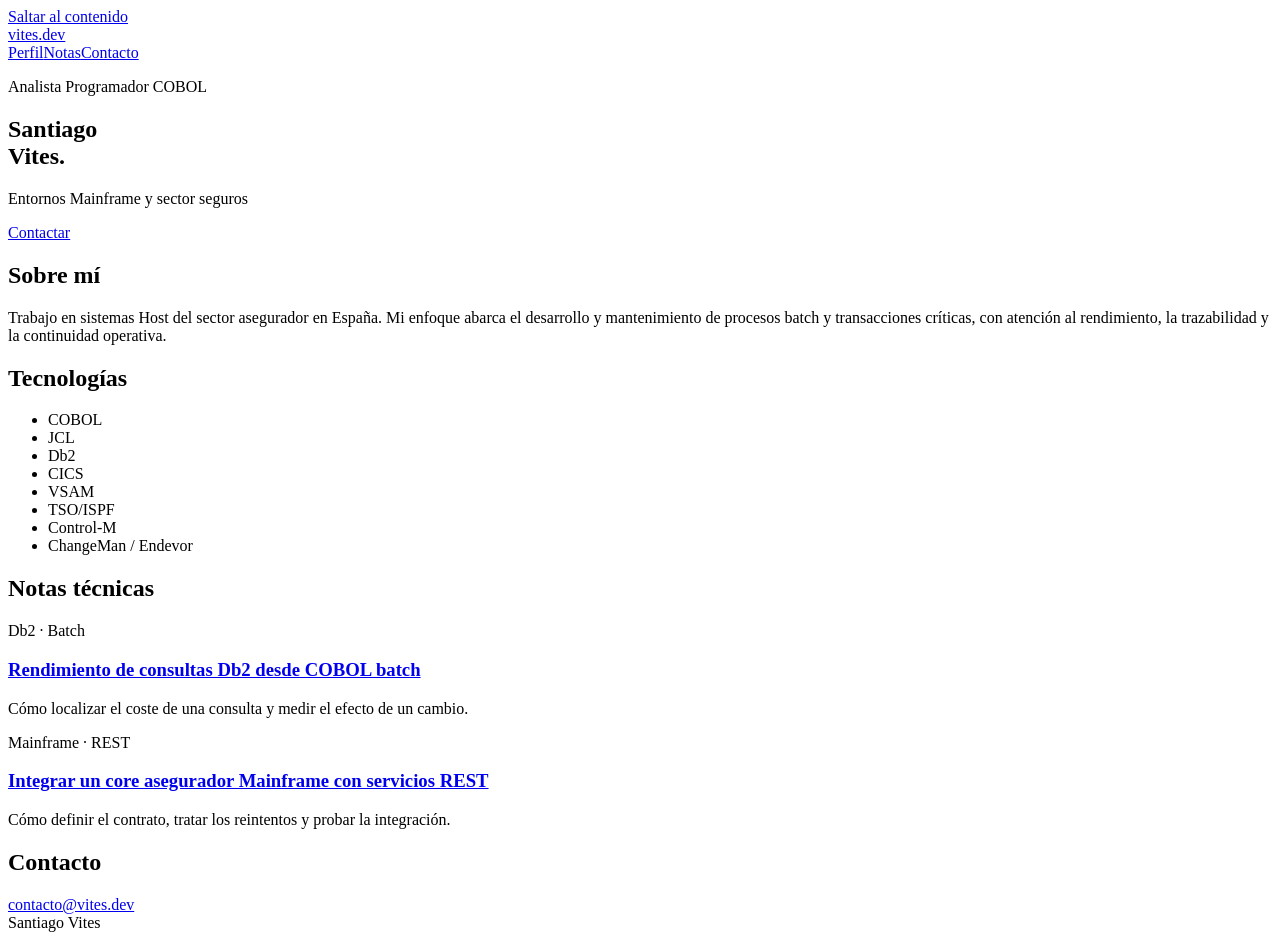
==== index.html @ 975fc9d6 "Añadir la portada profesional" ====
<!doctype html>
<html lang="es">
<meta charset="utf-8">
<meta name="viewport" content="width=device-width, initial-scale=1">
<title>Santiago Vites · Analista Programador COBOL y Mainframe</title>
<meta name="description" content="Santiago Vites, analista programador COBOL en entornos Mainframe y sector seguros. Sistemas Host, procesos batch y notas técnicas.">
<link rel="canonical" href="https://vites.dev/">
<link rel="stylesheet" href="estilos.css">
<body>
<a class="skip" href="#contenido">Saltar al contenido</a>
<header><a class="marca" href="./">vites.dev</a><nav aria-label="Principal"><a href="#sobre-mi">Perfil</a><a href="#notas">Notas</a><a href="#contacto">Contacto</a></nav></header>
<main id="contenido">
<section class="hero" aria-labelledby="nombre">
<p class="acento">Analista Programador COBOL</p>
<h1 id="nombre">Santiago<br>Vites<span>.</span></h1>
<p class="subtitulo">Entornos Mainframe y sector seguros</p>
<a class="boton" href="#contacto">Contactar</a>
</section>
<section class="bloque perfil" id="sobre-mi">
<div><h2>Sobre mí</h2><p>Trabajo en sistemas Host del sector asegurador en España. Mi enfoque abarca el desarrollo y mantenimiento de procesos batch y transacciones críticas, con atención al rendimiento, la trazabilidad y la continuidad operativa.</p></div>
<div><h2>Tecnologías</h2><ul class="stack"><li>COBOL</li><li>JCL</li><li>Db2</li><li>CICS</li><li>VSAM</li><li>TSO/ISPF</li><li>Control-M</li><li>ChangeMan / Endevor</li></ul></div>
</section>
<section class="bloque" id="notas">
<h2>Notas técnicas</h2>
<div class="notas">
<article><p class="acento">Db2 · Batch</p><h3><a href="notas/db2-batch.html">Rendimiento de consultas Db2 desde COBOL batch</a></h3><p>Cómo localizar el coste de una consulta y medir el efecto de un cambio.</p></article>
<article><p class="acento">Mainframe · REST</p><h3><a href="notas/mainframe-rest.html">Integrar un core asegurador Mainframe con servicios REST</a></h3><p>Cómo definir el contrato, tratar los reintentos y probar la integración.</p></article>
</div>
</section>
<section class="bloque contacto" id="contacto"><h2>Contacto</h2><a href="mailto:contacto@vites.dev">contacto@vites.dev</a></section>
</main>
<footer>Santiago Vites</footer>
</body>
</html>
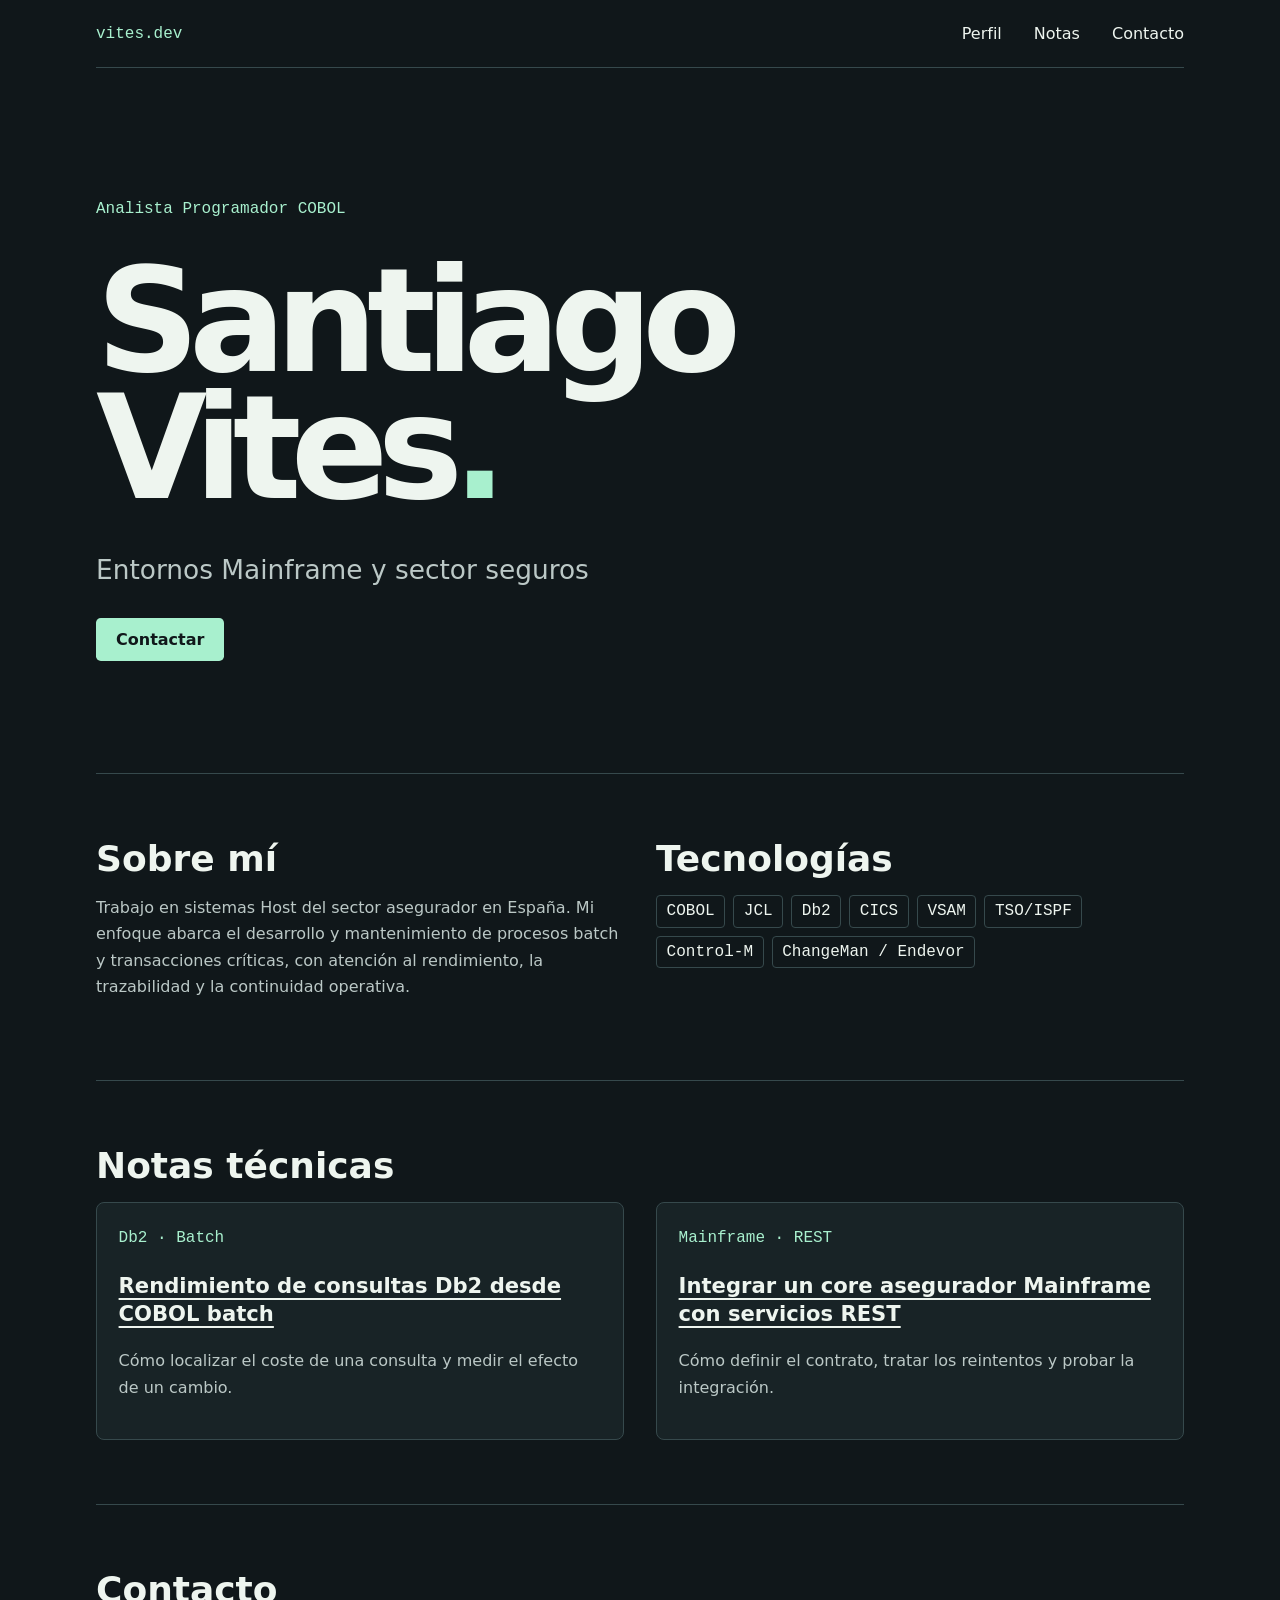
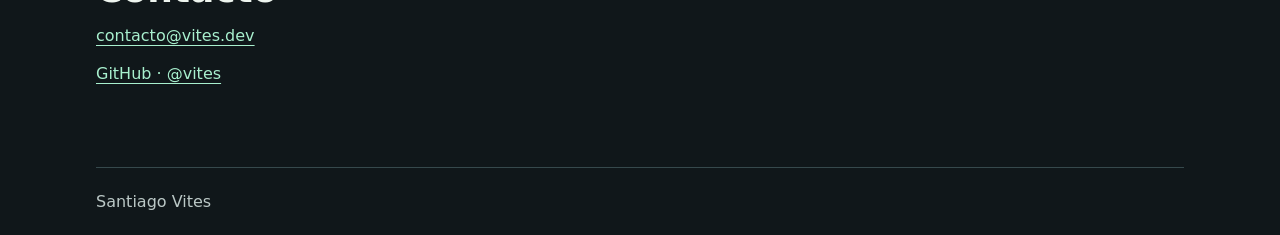
==== commit 18271851: "Enlazar el perfil profesional de GitHub" ====
--- a/index.html
+++ b/index.html
@@ -27,7 +27,7 @@
 <article><p class="acento">Mainframe · REST</p><h3><a href="notas/mainframe-rest.html">Integrar un core asegurador Mainframe con servicios REST</a></h3><p>Cómo definir el contrato, tratar los reintentos y probar la integración.</p></article>
 </div>
 </section>
-<section class="bloque contacto" id="contacto"><h2>Contacto</h2><a href="mailto:contacto@vites.dev">contacto@vites.dev</a></section>
+<section class="bloque contacto" id="contacto"><h2>Contacto</h2><a href="mailto:contacto@vites.dev">contacto@vites.dev</a><p><a href="https://github.com/vites">GitHub · @vites</a></p></section>
 </main>
 <footer>Santiago Vites</footer>
 </body>
--- a/estilos.css
+++ b/estilos.css
@@ -0,0 +1,43 @@
+:root {
+  color-scheme: dark;
+  font-family: system-ui, sans-serif;
+  background: #10171a;
+  color: #eef5ef;
+  --muted: #bbc8c6;
+  --accent: #a8f0ce;
+  --border: #36494c;
+}
+* { box-sizing: border-box; }
+body { margin: 0 auto; width: min(100% - 2.5rem, 68rem); }
+a { color: inherit; text-underline-offset: .25em; }
+a:hover { color: var(--accent); }
+a:focus-visible { outline: 2px solid var(--accent); outline-offset: 5px; }
+.skip { position: absolute; top: .5rem; left: -100rem; }
+.skip:focus { left: 1.25rem; background: #10171a; }
+header, footer { padding: 1.5rem 0; }
+header { display: flex; justify-content: space-between; gap: 1rem; flex-wrap: wrap; align-items: center; border-bottom: 1px solid var(--border); }
+nav { display: flex; gap: clamp(.75rem, 3vw, 2rem); }
+.marca, .acento, .stack { font-family: ui-monospace, monospace; }
+.marca, .acento, h1 span { color: var(--accent); }
+.marca, nav a { text-decoration: none; }
+nav a:hover { text-decoration: underline; }
+.hero { padding: clamp(3rem, 9vw, 7rem) 0; }
+h1 { font-size: clamp(3.75rem, 12vw, 9rem); line-height: .88; letter-spacing: -.075em; margin: .25em 0; }
+.subtitulo { font-size: clamp(1.2rem, 3vw, 1.65rem); }
+.boton { display: inline-block; background: var(--accent); color: #10171a; padding: .75rem 1.25rem; font-weight: 700; text-decoration: none; border-radius: .3rem; }
+.boton:hover { background: #d8f9e9; color: #10171a; }
+.bloque { padding: clamp(2rem, 6vw, 4rem) 0; border-top: 1px solid var(--border); }
+h2 { margin: 0 0 1rem; font-size: clamp(1.55rem, 4vw, 2.25rem); }
+h3 { font-size: 1.32rem; line-height: 1.3; }
+p { line-height: 1.65; color: var(--muted); }
+.perfil, .notas { display: grid; grid-template-columns: repeat(2, minmax(0, 1fr)); gap: 2rem; }
+.stack { display: flex; flex-wrap: wrap; gap: .5rem; padding: 0; list-style: none; }
+.stack li { border: 1px solid var(--border); padding: .4rem .6rem; border-radius: .25rem; }
+.notas article { padding: 1.35rem; background: #182326; border: 1px solid var(--border); border-radius: .5rem; }
+.notas article p:first-child { margin-top: 0; }
+.contacto a { color: var(--accent); overflow-wrap: anywhere; }
+footer { color: var(--muted); border-top: 1px solid var(--border); }
+.lectura { max-width: 44rem; padding: 3rem 0; }
+.lectura h1 { font-size: clamp(2.4rem, 7vw, 4.5rem); line-height: 1; letter-spacing: -.055em; }
+.lectura h2 { margin-top: 2rem; }
+@media (max-width: 42rem) { .perfil, .notas { grid-template-columns: 1fr; gap: 1rem; } }
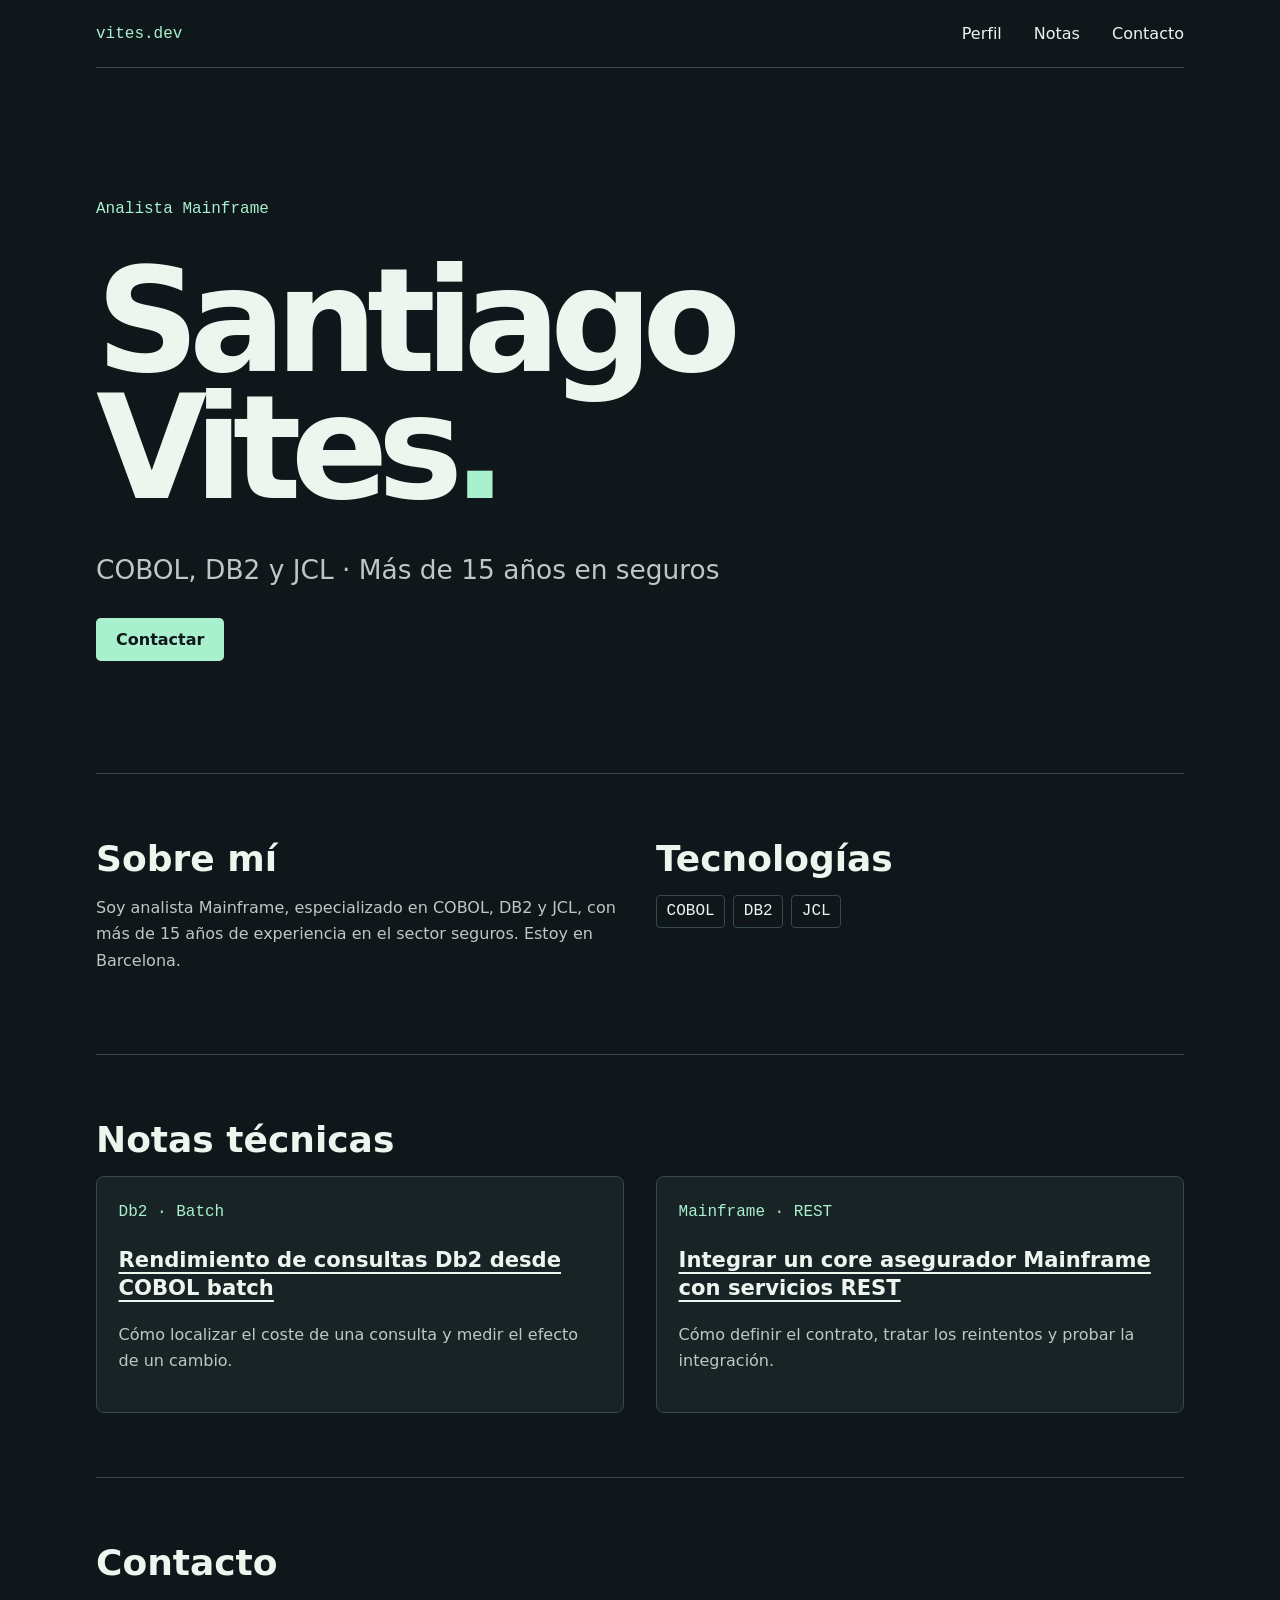
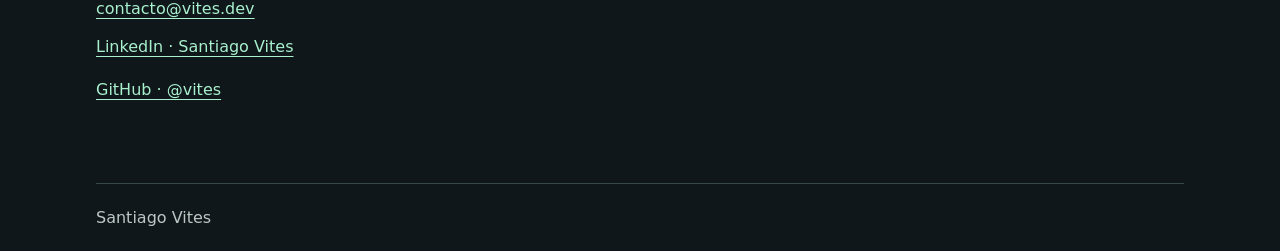
==== commit 916df07e: "Actualizar el perfil y enlazar LinkedIn" ====
--- a/index.html
+++ b/index.html
@@ -2,8 +2,8 @@
 <html lang="es">
 <meta charset="utf-8">
 <meta name="viewport" content="width=device-width, initial-scale=1">
-<title>Santiago Vites · Analista Programador COBOL y Mainframe</title>
-<meta name="description" content="Santiago Vites, analista programador COBOL en entornos Mainframe y sector seguros. Sistemas Host, procesos batch y notas técnicas.">
+<title>Santiago Vites · Analista Mainframe | COBOL, DB2 y JCL</title>
+<meta name="description" content="Santiago Vites, analista Mainframe en Barcelona. Más de 15 años en el sector seguros con COBOL, DB2 y JCL. Perfil profesional y notas técnicas.">
 <link rel="canonical" href="https://vites.dev/">
 <link rel="stylesheet" href="estilos.css">
 <body>
@@ -11,14 +11,14 @@
 <header><a class="marca" href="./">vites.dev</a><nav aria-label="Principal"><a href="#sobre-mi">Perfil</a><a href="#notas">Notas</a><a href="#contacto">Contacto</a></nav></header>
 <main id="contenido">
 <section class="hero" aria-labelledby="nombre">
-<p class="acento">Analista Programador COBOL</p>
+<p class="acento">Analista Mainframe</p>
 <h1 id="nombre">Santiago<br>Vites<span>.</span></h1>
-<p class="subtitulo">Entornos Mainframe y sector seguros</p>
+<p class="subtitulo">COBOL, DB2 y JCL · Más de 15 años en seguros</p>
 <a class="boton" href="#contacto">Contactar</a>
 </section>
 <section class="bloque perfil" id="sobre-mi">
-<div><h2>Sobre mí</h2><p>Trabajo en sistemas Host del sector asegurador en España. Mi enfoque abarca el desarrollo y mantenimiento de procesos batch y transacciones críticas, con atención al rendimiento, la trazabilidad y la continuidad operativa.</p></div>
-<div><h2>Tecnologías</h2><ul class="stack"><li>COBOL</li><li>JCL</li><li>Db2</li><li>CICS</li><li>VSAM</li><li>TSO/ISPF</li><li>Control-M</li><li>ChangeMan / Endevor</li></ul></div>
+<div><h2>Sobre mí</h2><p>Soy analista Mainframe, especializado en COBOL, DB2 y JCL, con más de 15 años de experiencia en el sector seguros. Estoy en Barcelona.</p></div>
+<div><h2>Tecnologías</h2><ul class="stack"><li>COBOL</li><li>DB2</li><li>JCL</li></ul></div>
 </section>
 <section class="bloque" id="notas">
 <h2>Notas técnicas</h2>
@@ -27,7 +27,7 @@
 <article><p class="acento">Mainframe · REST</p><h3><a href="notas/mainframe-rest.html">Integrar un core asegurador Mainframe con servicios REST</a></h3><p>Cómo definir el contrato, tratar los reintentos y probar la integración.</p></article>
 </div>
 </section>
-<section class="bloque contacto" id="contacto"><h2>Contacto</h2><a href="mailto:contacto@vites.dev">contacto@vites.dev</a><p><a href="https://github.com/vites">GitHub · @vites</a></p></section>
+<section class="bloque contacto" id="contacto"><h2>Contacto</h2><a href="mailto:contacto@vites.dev">contacto@vites.dev</a><p><a href="https://www.linkedin.com/in/vites/">LinkedIn · Santiago Vites</a></p><p><a href="https://github.com/vites">GitHub · @vites</a></p></section>
 </main>
 <footer>Santiago Vites</footer>
 </body>
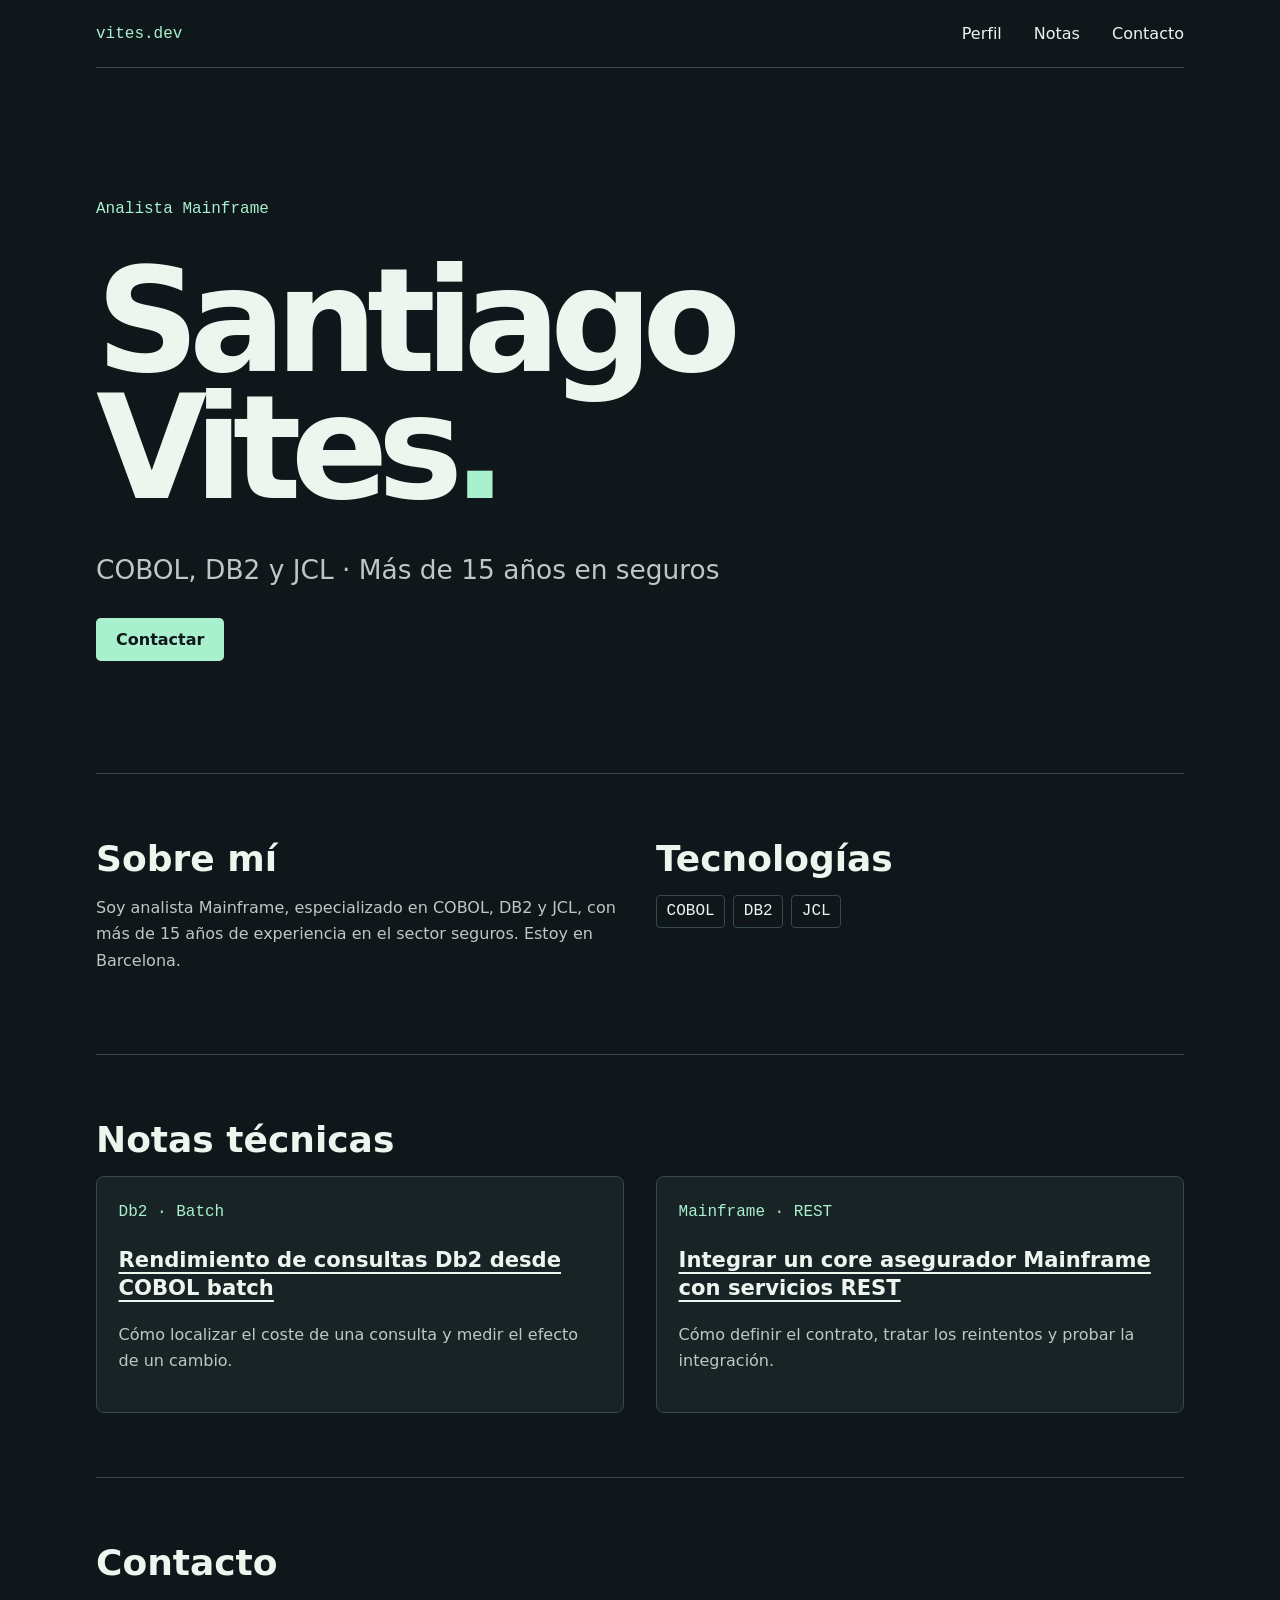
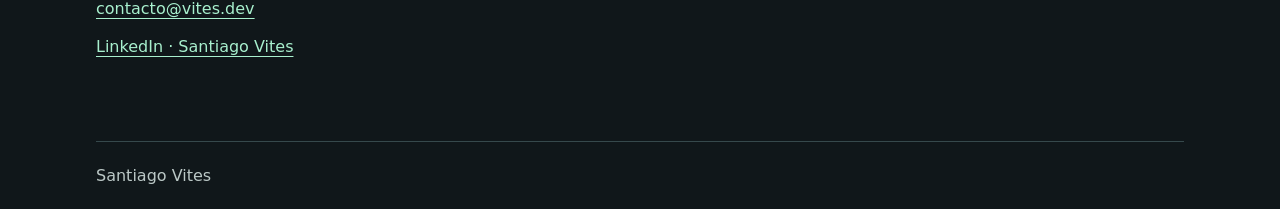
==== commit 9528f441: "Retirar el enlace a GitHub del contacto" ====
--- a/index.html
+++ b/index.html
@@ -27,7 +27,7 @@
 <article><p class="acento">Mainframe · REST</p><h3><a href="notas/mainframe-rest.html">Integrar un core asegurador Mainframe con servicios REST</a></h3><p>Cómo definir el contrato, tratar los reintentos y probar la integración.</p></article>
 </div>
 </section>
-<section class="bloque contacto" id="contacto"><h2>Contacto</h2><a href="mailto:contacto@vites.dev">contacto@vites.dev</a><p><a href="https://www.linkedin.com/in/vites/">LinkedIn · Santiago Vites</a></p><p><a href="https://github.com/vites">GitHub · @vites</a></p></section>
+<section class="bloque contacto" id="contacto"><h2>Contacto</h2><a href="mailto:contacto@vites.dev">contacto@vites.dev</a><p><a href="https://www.linkedin.com/in/vites/">LinkedIn · Santiago Vites</a></p></section>
 </main>
 <footer>Santiago Vites</footer>
 </body>
